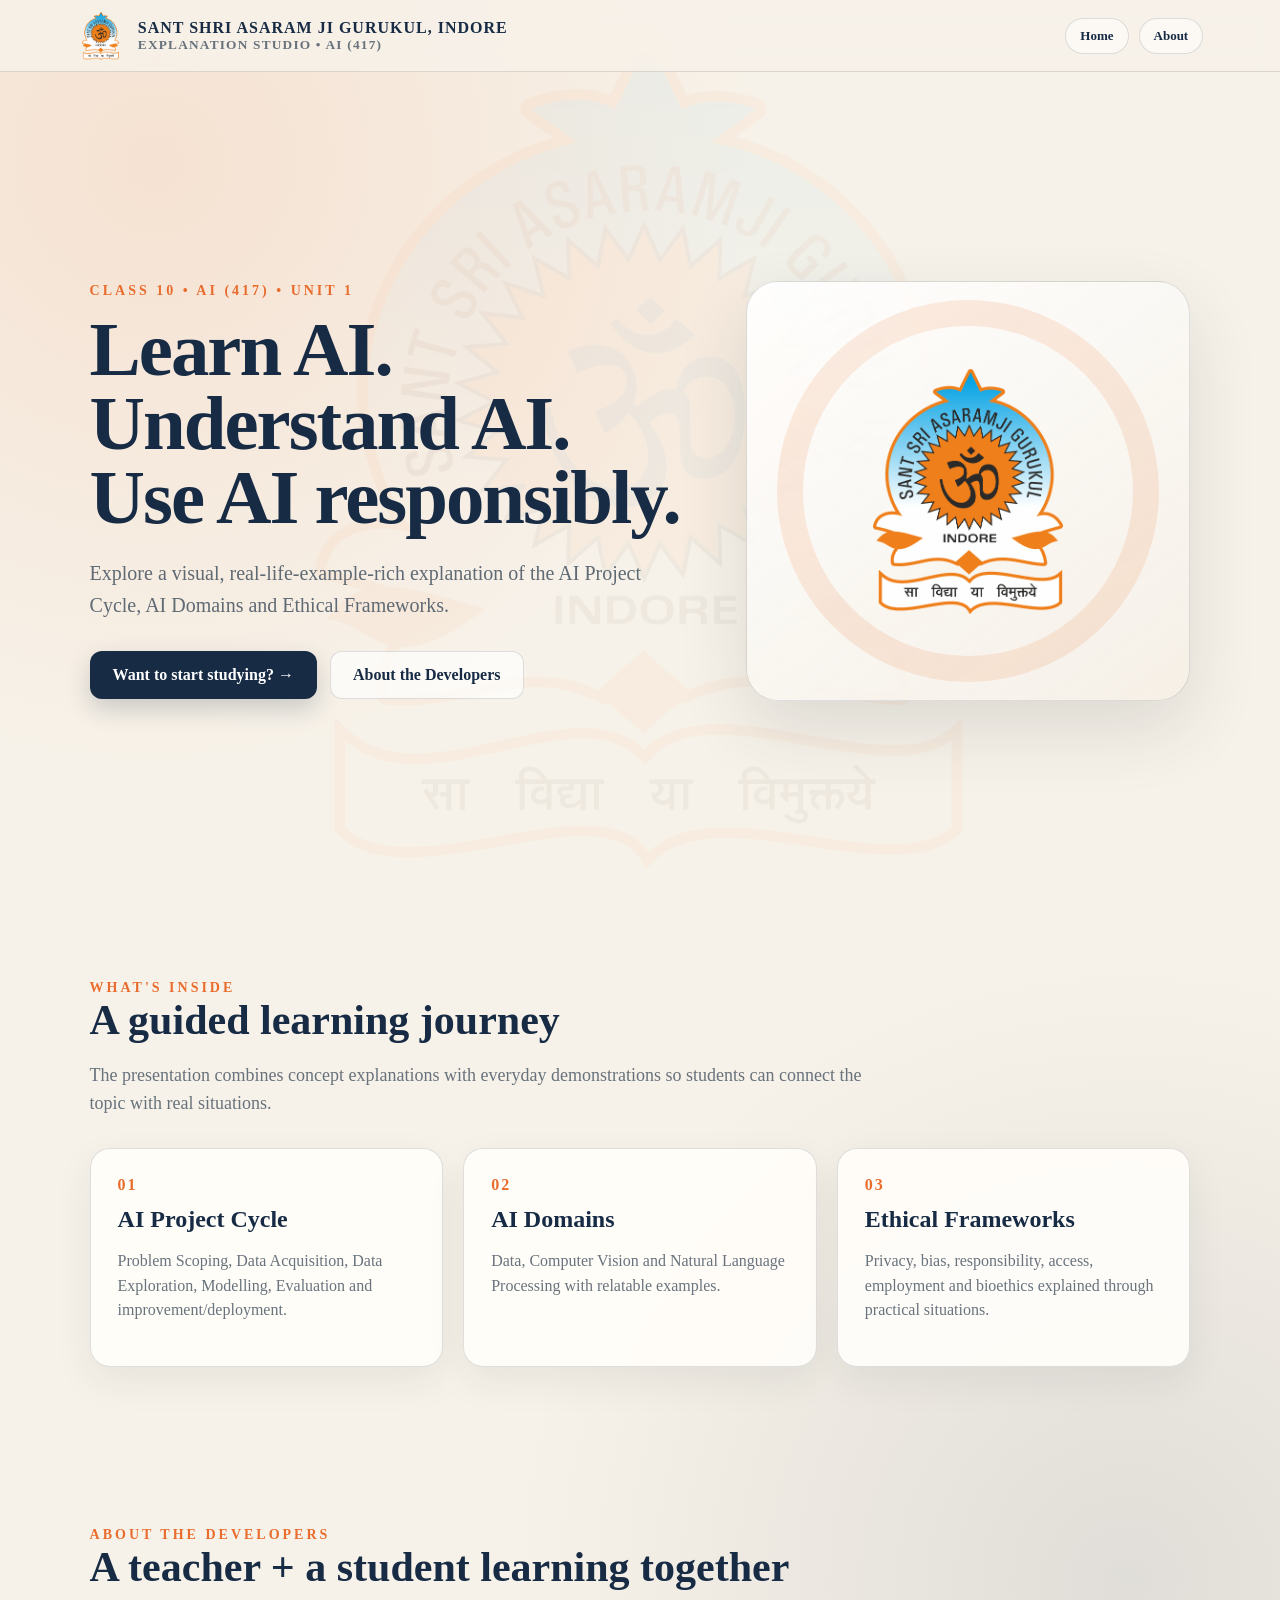
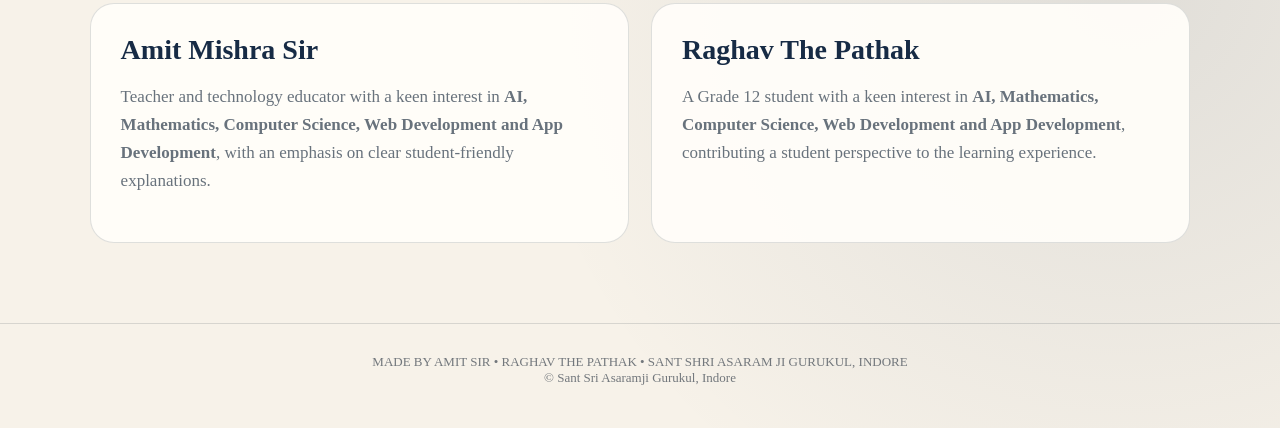
==== home.html @ f04ee1ee "Add files via upload" ====
<!doctype html><html lang="en"><head><meta charset="utf-8"><meta name="viewport" content="width=device-width,initial-scale=1"><title>Home • AI Explanation Studio</title><style>
:root{--ink:#172b45;--muted:#68727c;--accent:#e96c2d;--paper:#f7f2e9;--card:rgba(255,253,249,.94);--line:rgba(38,50,63,.15)}
*{box-sizing:border-box}html{scroll-behavior:smooth}body{margin:0;min-height:100vh;color:var(--ink);font-family:Cambria,Georgia,serif;background:radial-gradient(circle at 12% 8%,rgba(233,108,45,.12),transparent 28%),radial-gradient(circle at 88% 78%,rgba(23,43,69,.10),transparent 32%),var(--paper)}
body::before{content:"";position:fixed;inset:0;pointer-events:none;z-index:-1;background-image:var(--logo);background-repeat:no-repeat;background-position:center;background-size:min(58vw,650px);opacity:.045}
a{text-decoration:none;color:inherit}.topbar{height:72px;padding:0 6vw;display:flex;align-items:center;justify-content:space-between;border-bottom:1px solid var(--line);background:rgba(247,242,233,.86);backdrop-filter:blur(12px);position:sticky;top:0;z-index:20}
.brand{display:flex;align-items:center;gap:13px;font-weight:700;letter-spacing:1px}.brand img{width:48px;height:48px;object-fit:contain}.brand small{display:block;color:var(--muted);font-weight:600;letter-spacing:1.2px}.nav{display:flex;gap:10px;align-items:center}.nav a{border:1px solid var(--line);background:rgba(255,255,255,.55);padding:9px 14px;border-radius:999px;font:700 13px Cambria,Georgia,serif}
.hero{min-height:calc(100vh - 72px);padding:70px 7vw 60px;display:grid;grid-template-columns:1.15fr .85fr;gap:55px;align-items:center}.kicker{color:var(--accent);font-weight:800;letter-spacing:3px;font-size:14px;text-transform:uppercase}
h1{font-size:clamp(44px,6vw,82px);line-height:.96;margin:14px 0 22px;letter-spacing:-2px}.hero p{font-size:20px;line-height:1.6;color:#5f6a74;max-width:720px}
.cta-row{display:flex;gap:13px;flex-wrap:wrap;margin-top:30px}.primary,.secondary{display:inline-flex;align-items:center;justify-content:center;padding:14px 22px;border-radius:12px;font-weight:800;font-size:16px;border:1px solid var(--line);cursor:pointer;font-family:Cambria,Georgia,serif}.primary{background:var(--ink);color:#fff;box-shadow:0 10px 25px rgba(23,43,69,.20)}.secondary{background:rgba(255,255,255,.65)}
.emblem{min-height:420px;border:1px solid var(--line);border-radius:32px;background:linear-gradient(145deg,rgba(255,255,255,.92),rgba(245,239,230,.82));display:flex;align-items:center;justify-content:center;position:relative;overflow:hidden;box-shadow:0 28px 70px rgba(35,40,46,.12)}.emblem::after{content:"";position:absolute;width:330px;height:330px;border:26px solid rgba(233,108,45,.13);border-radius:50%}.emblem img{width:245px;height:245px;object-fit:contain;position:relative;z-index:2}
section{padding:80px 7vw}.section-title{font-size:42px;margin:0 0 12px}.section-sub{color:var(--muted);font-size:18px;max-width:800px;line-height:1.55}.cards{display:grid;grid-template-columns:repeat(3,1fr);gap:20px;margin-top:30px}.card{background:var(--card);border:1px solid var(--line);border-radius:20px;padding:27px;box-shadow:0 14px 38px rgba(35,40,46,.07)}.card .num{color:var(--accent);font-weight:800;letter-spacing:2px}.card h3{font-size:24px;margin:12px 0 9px}.card p{color:#69737d;line-height:1.55}
.about{display:grid;grid-template-columns:1fr 1fr;gap:22px}.person{background:var(--card);border:1px solid var(--line);border-radius:24px;padding:30px}.person h3{font-size:28px;margin:0 0 8px}.person p{color:#68727c;line-height:1.65;font-size:17px}.quote{border-left:4px solid var(--accent);padding:14px 18px;background:rgba(233,108,45,.07);border-radius:0 12px 12px 0;color:#4e5963}
.footer{padding:30px 7vw 42px;border-top:1px solid var(--line);text-align:center;color:#72777c;font-size:13px}
#password-modal{position:fixed;inset:0;background:rgba(19,29,40,.62);backdrop-filter:blur(10px);display:none;align-items:center;justify-content:center;z-index:99999;padding:20px}.login-card{width:min(450px,92vw);background:#fffdf9;border-radius:25px;padding:35px;text-align:center;box-shadow:0 35px 100px rgba(0,0,0,.28);position:relative}.login-card img{width:94px;height:94px;object-fit:contain}.login-card h2{font-size:30px;margin:12px 0 5px}.login-card p{color:var(--muted);line-height:1.5}.password{width:100%;padding:14px;border:1px solid #bbb4aa;border-radius:10px;font:18px Cambria,Georgia,serif;text-align:center;letter-spacing:2px;margin:12px 0}.login-btn{width:100%;padding:14px;border:0;border-radius:10px;background:var(--ink);color:#fff;font:700 17px Cambria,Georgia,serif;cursor:pointer}.remember{display:flex;align-items:center;gap:8px;justify-content:flex-start;margin:12px 0;color:#5f6871;font-size:14px}.forgot{border:0;background:none;text-decoration:underline;color:#8b5b43;cursor:pointer;font:14px Cambria,Georgia,serif}.login-error{height:20px;color:#a13b32;font-size:14px}.close-modal{position:absolute;right:18px;top:14px;border:0;background:none;font-size:22px;cursor:pointer;color:#68727c}
@media(max-width:900px){.hero,.about{grid-template-columns:1fr}.cards{grid-template-columns:1fr}.nav a:not(:last-child){display:none}.hero{padding-top:45px}}
</style><style>:root{--logo:url('[data-uri]');}</style></head><body>
<header class="topbar"><a class="brand" href="index.html"><img src="[data-uri]" alt="School Logo"><span>SANT SHRI ASARAM JI GURUKUL, INDORE<small>EXPLANATION STUDIO • AI (417)</small></span></a><nav class="nav"><a href="index.html">Home</a><a href="#about">About</a></nav></header>
<main><section class="hero"><div><div class="kicker">CLASS 10 • AI (417) • UNIT 1</div><h1>Learn AI.<br>Understand AI.<br>Use AI responsibly.</h1><p>Explore a visual, real-life-example-rich explanation of the AI Project Cycle, AI Domains and Ethical Frameworks.</p><div class="cta-row"><button class="primary" id="start-study">Want to start studying? →</button><a class="secondary" href="#about">About the Developers</a></div></div><div class="emblem"><img src="[data-uri]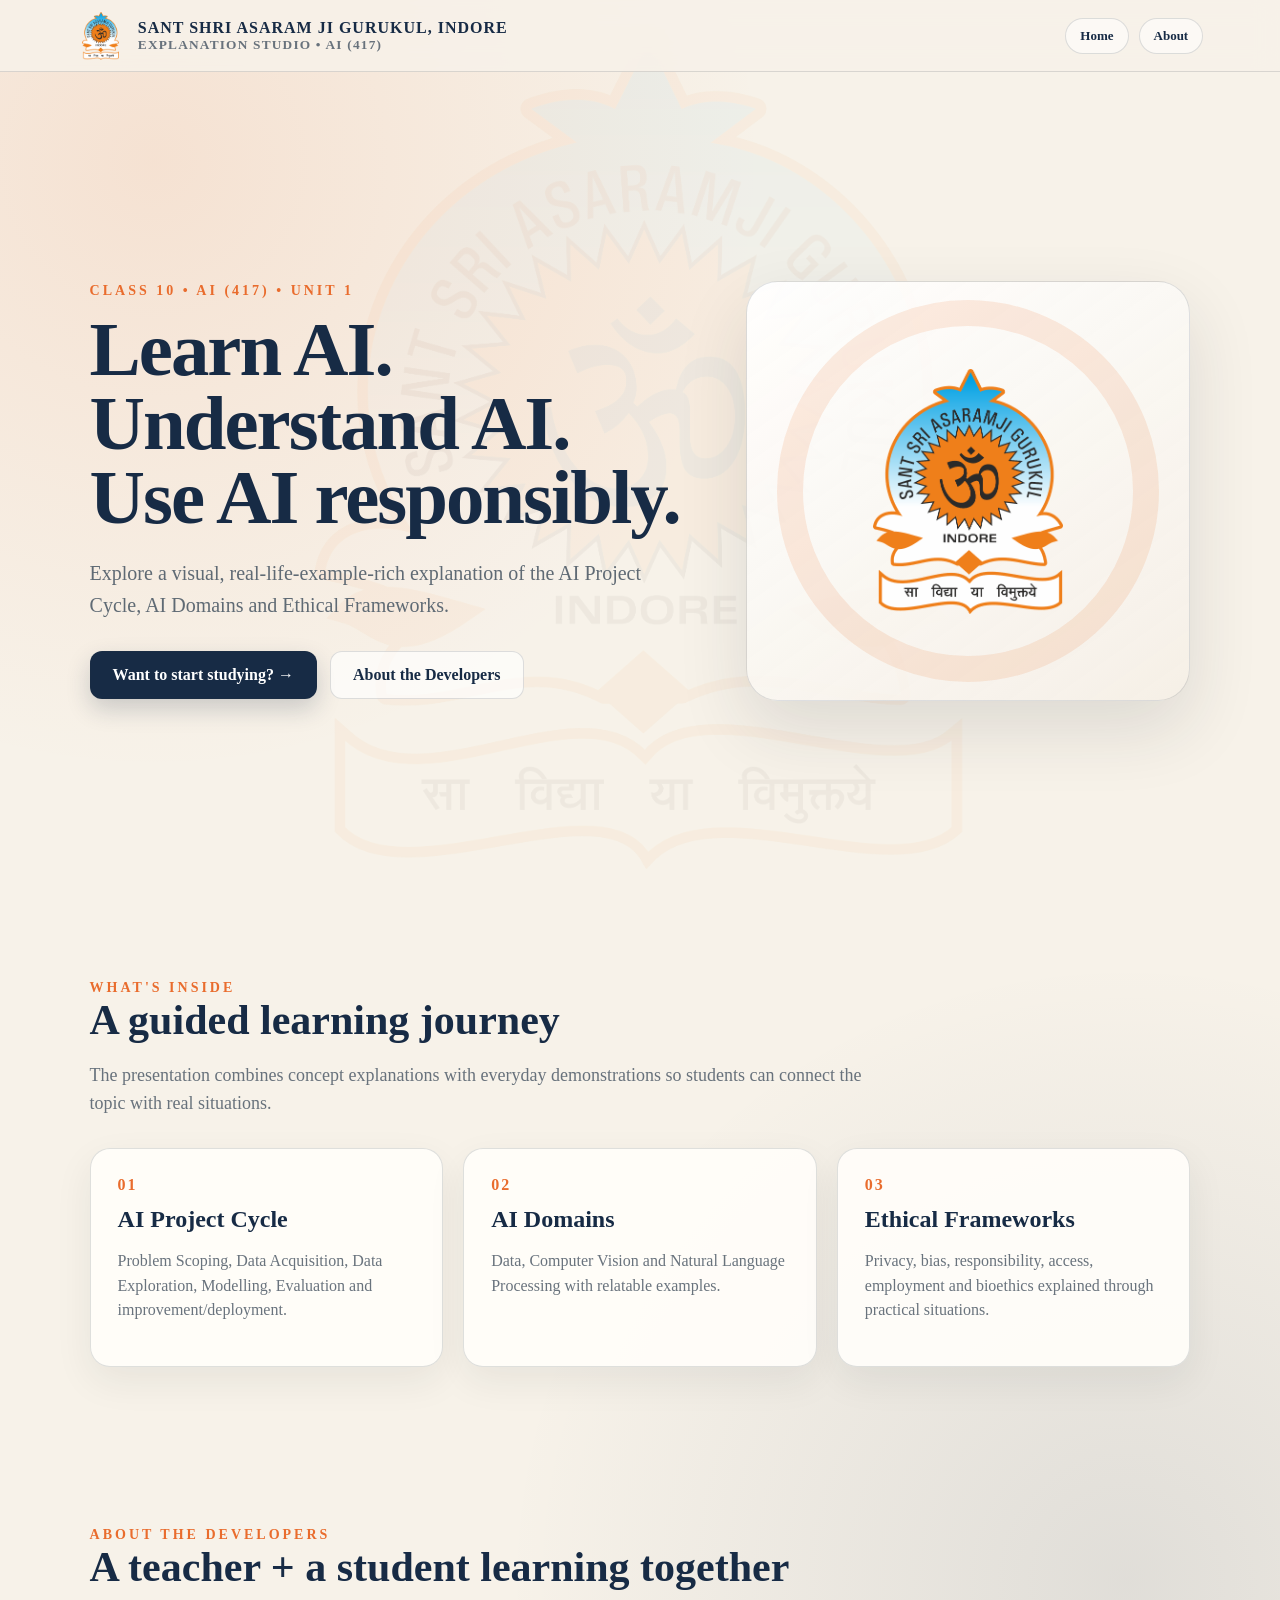
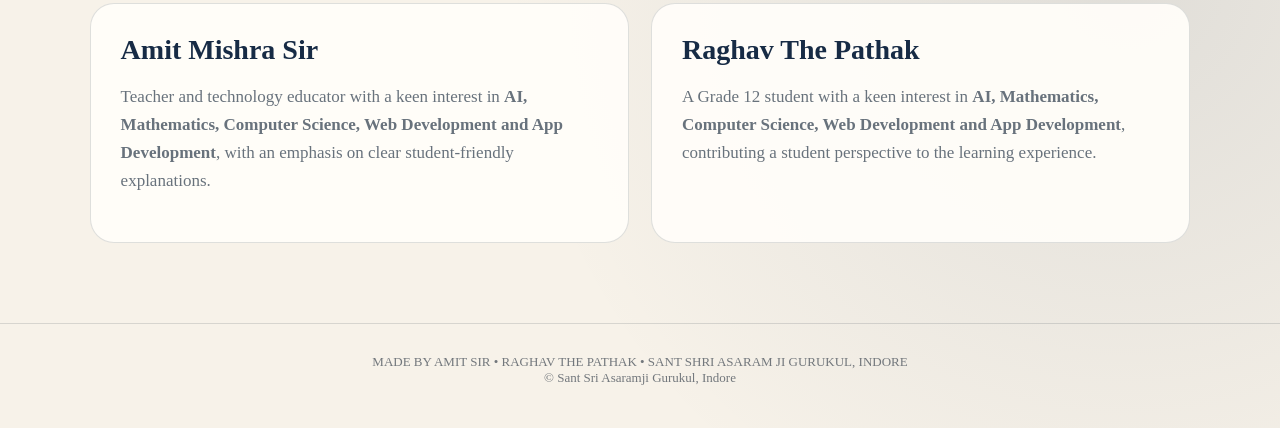
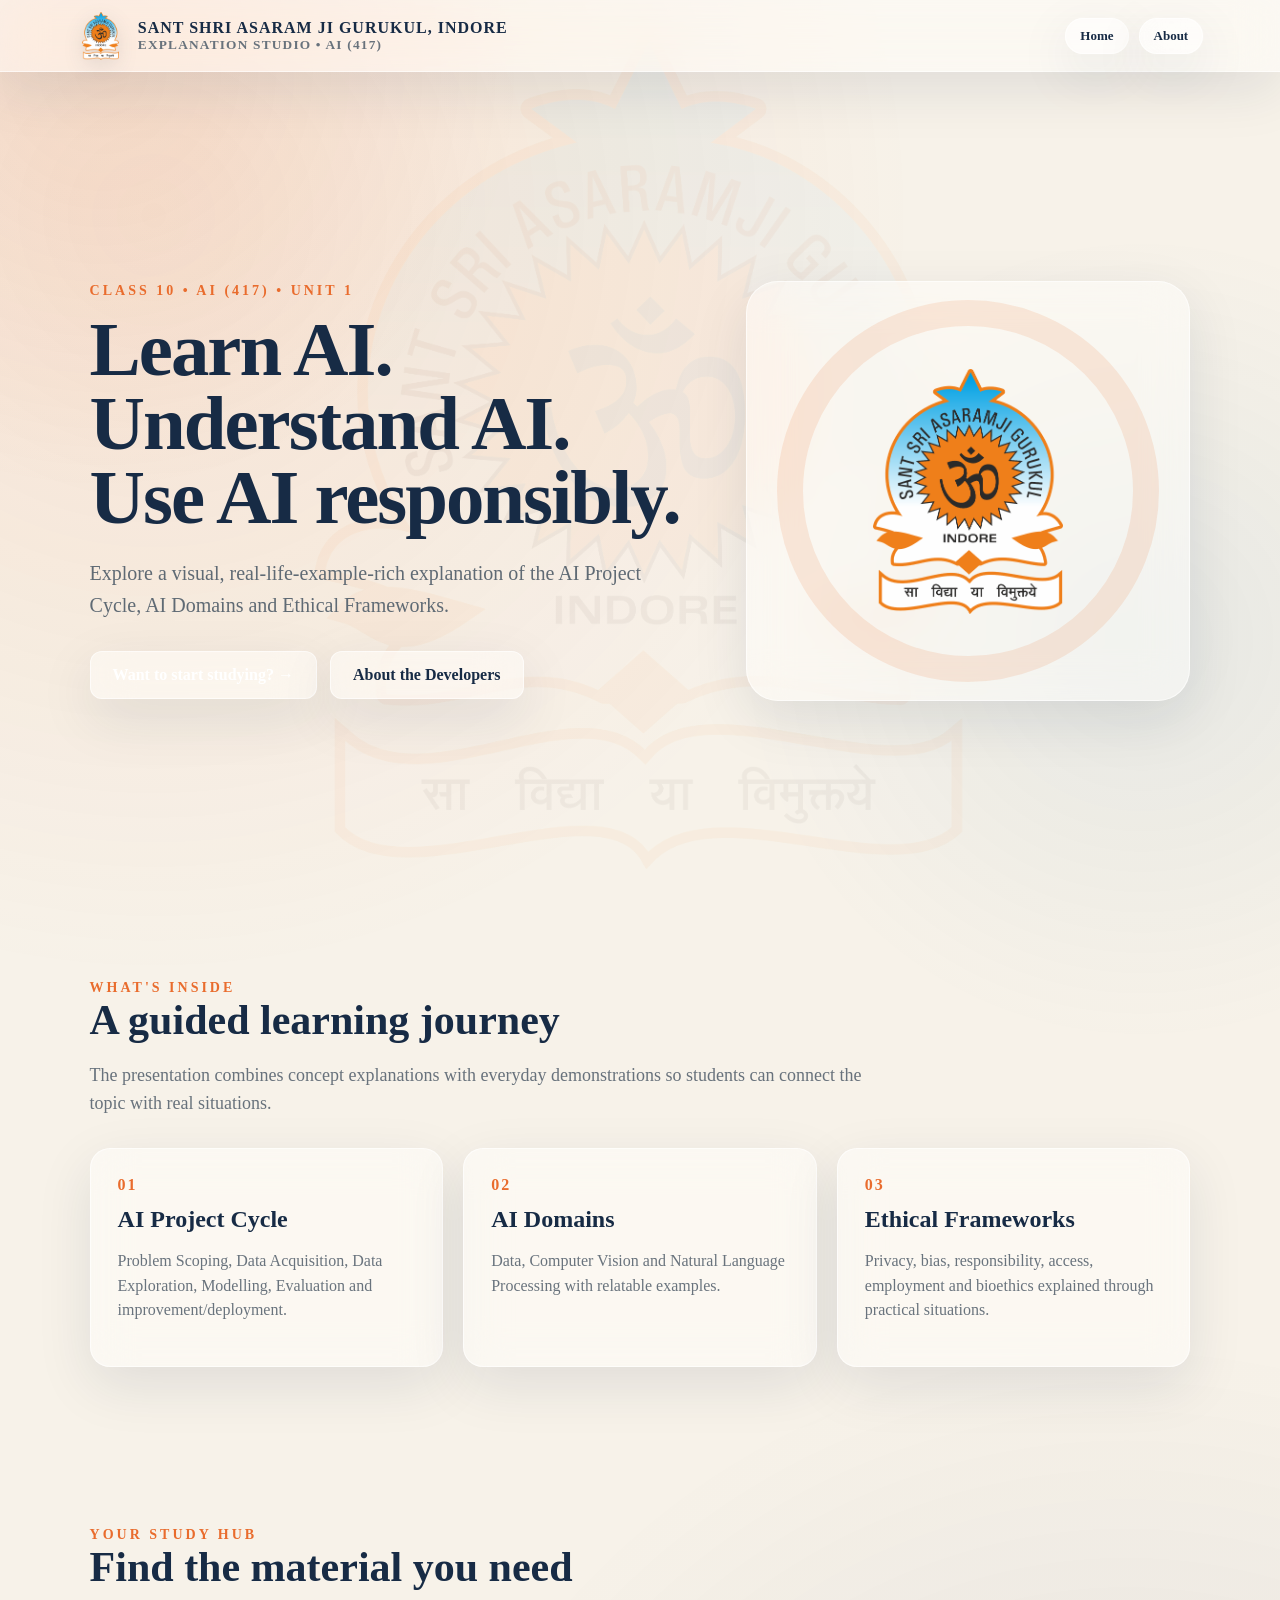
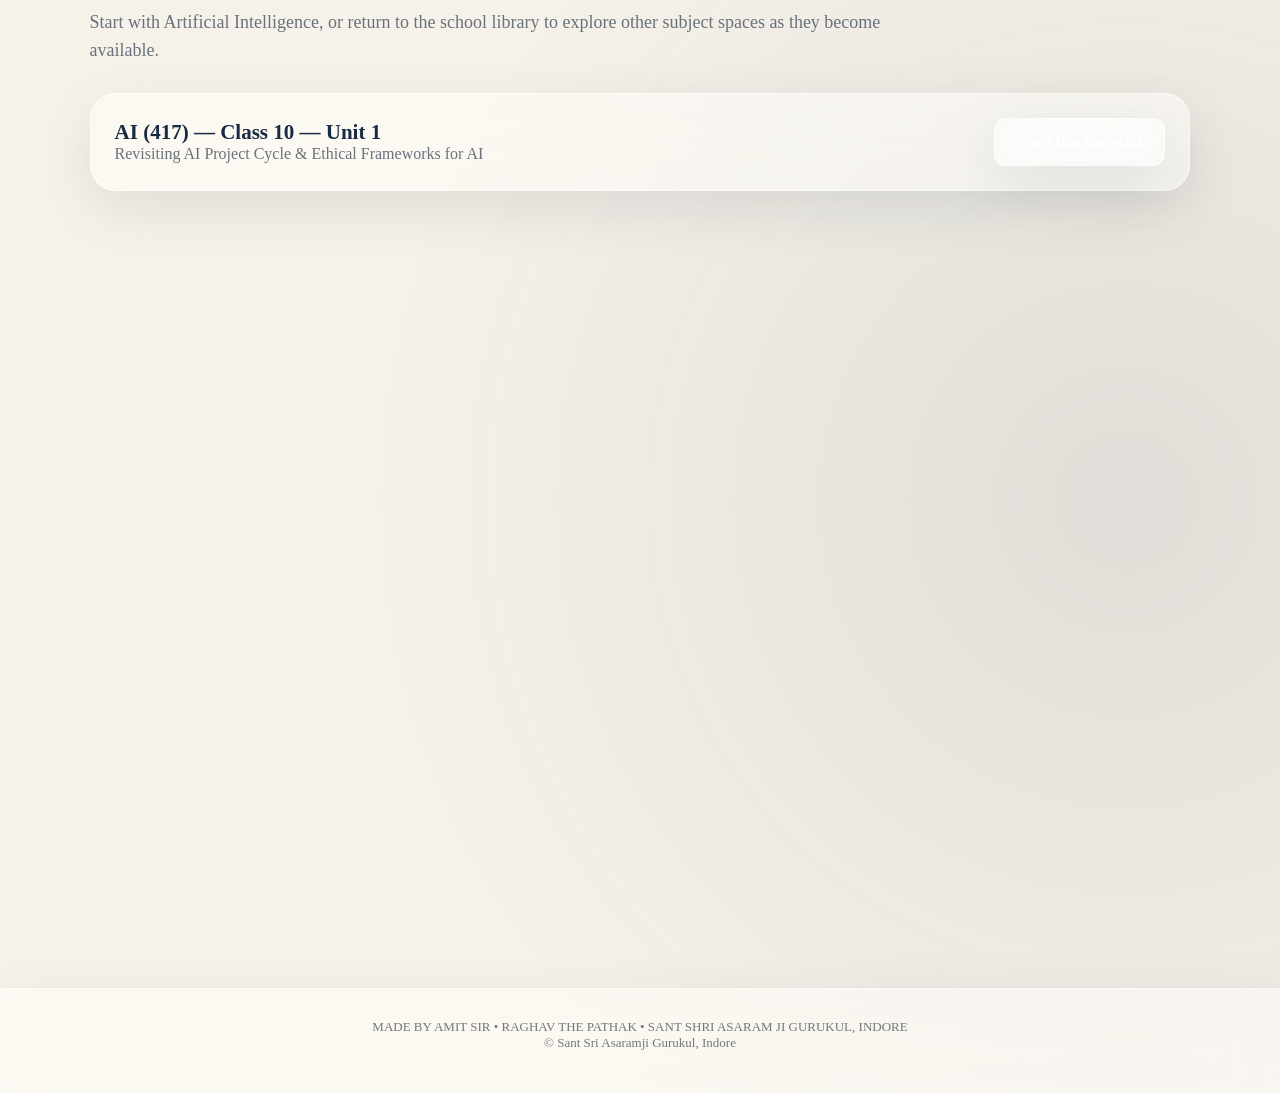
